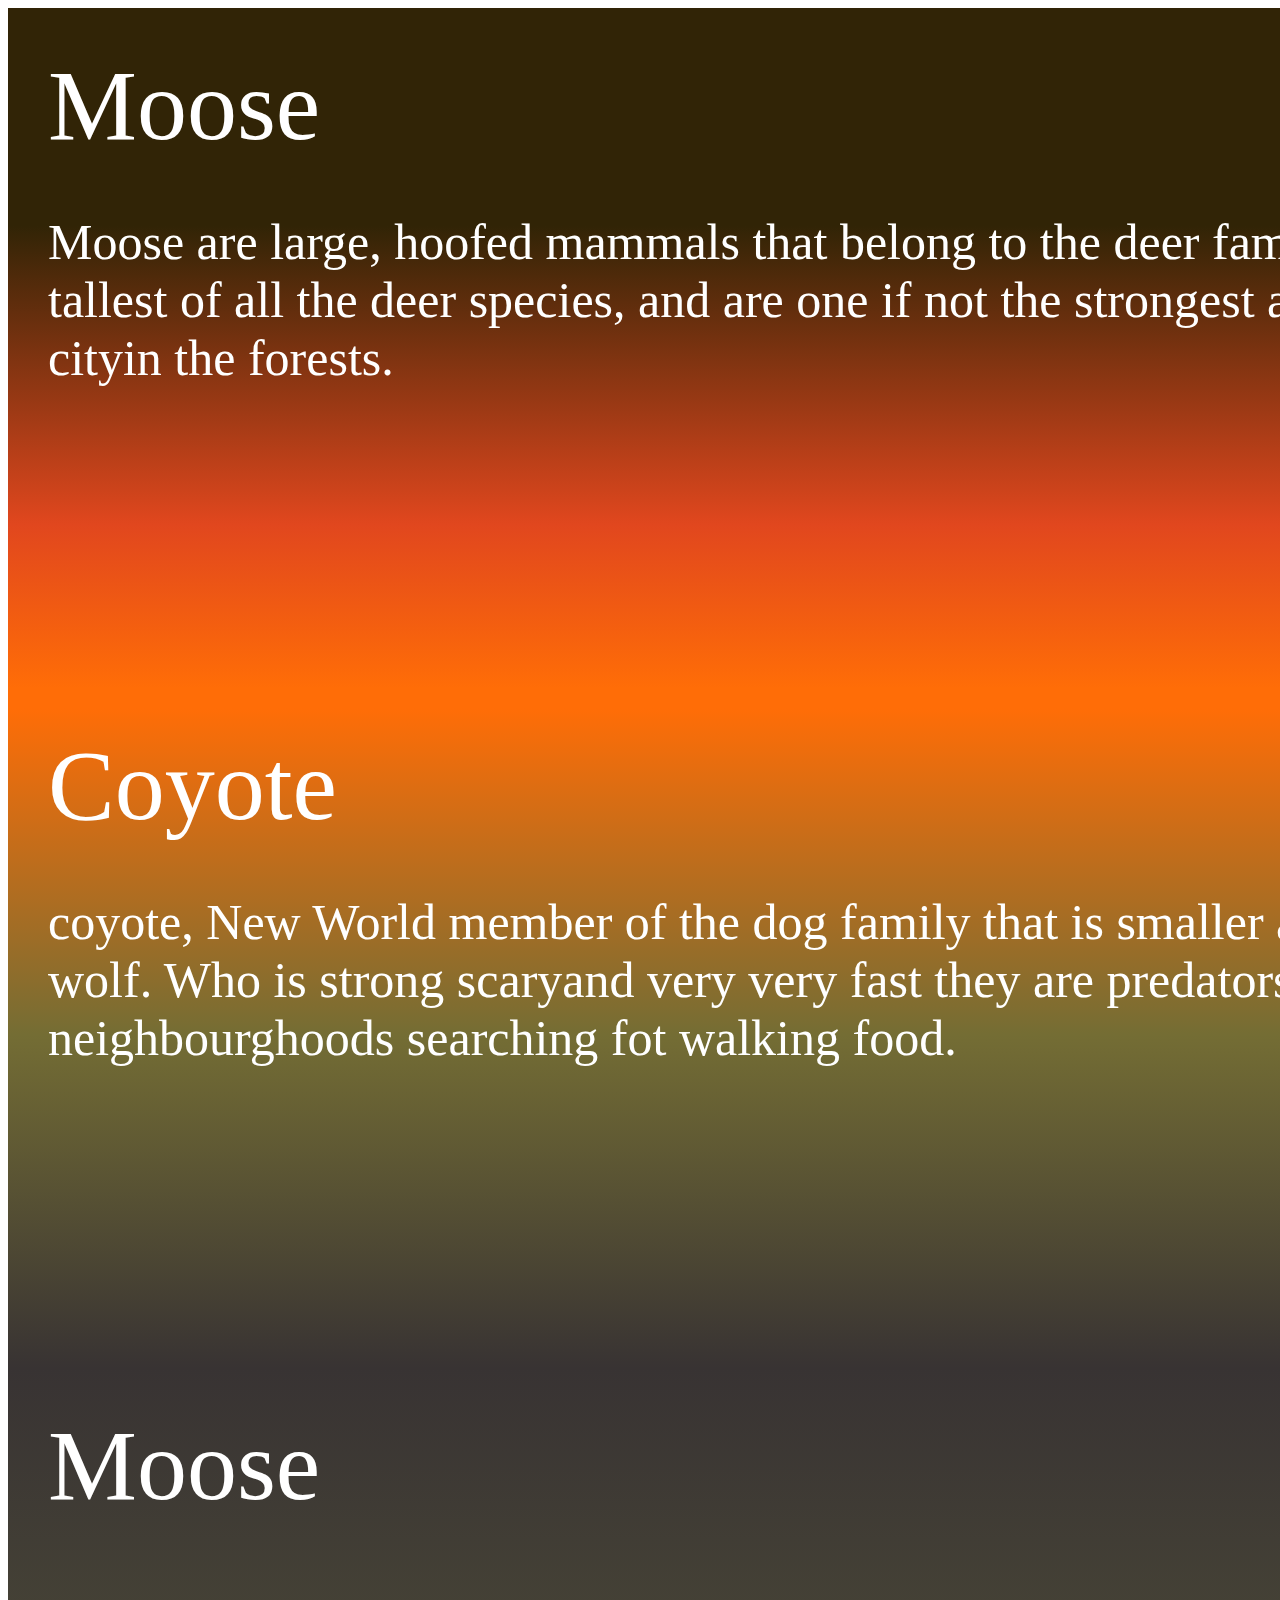
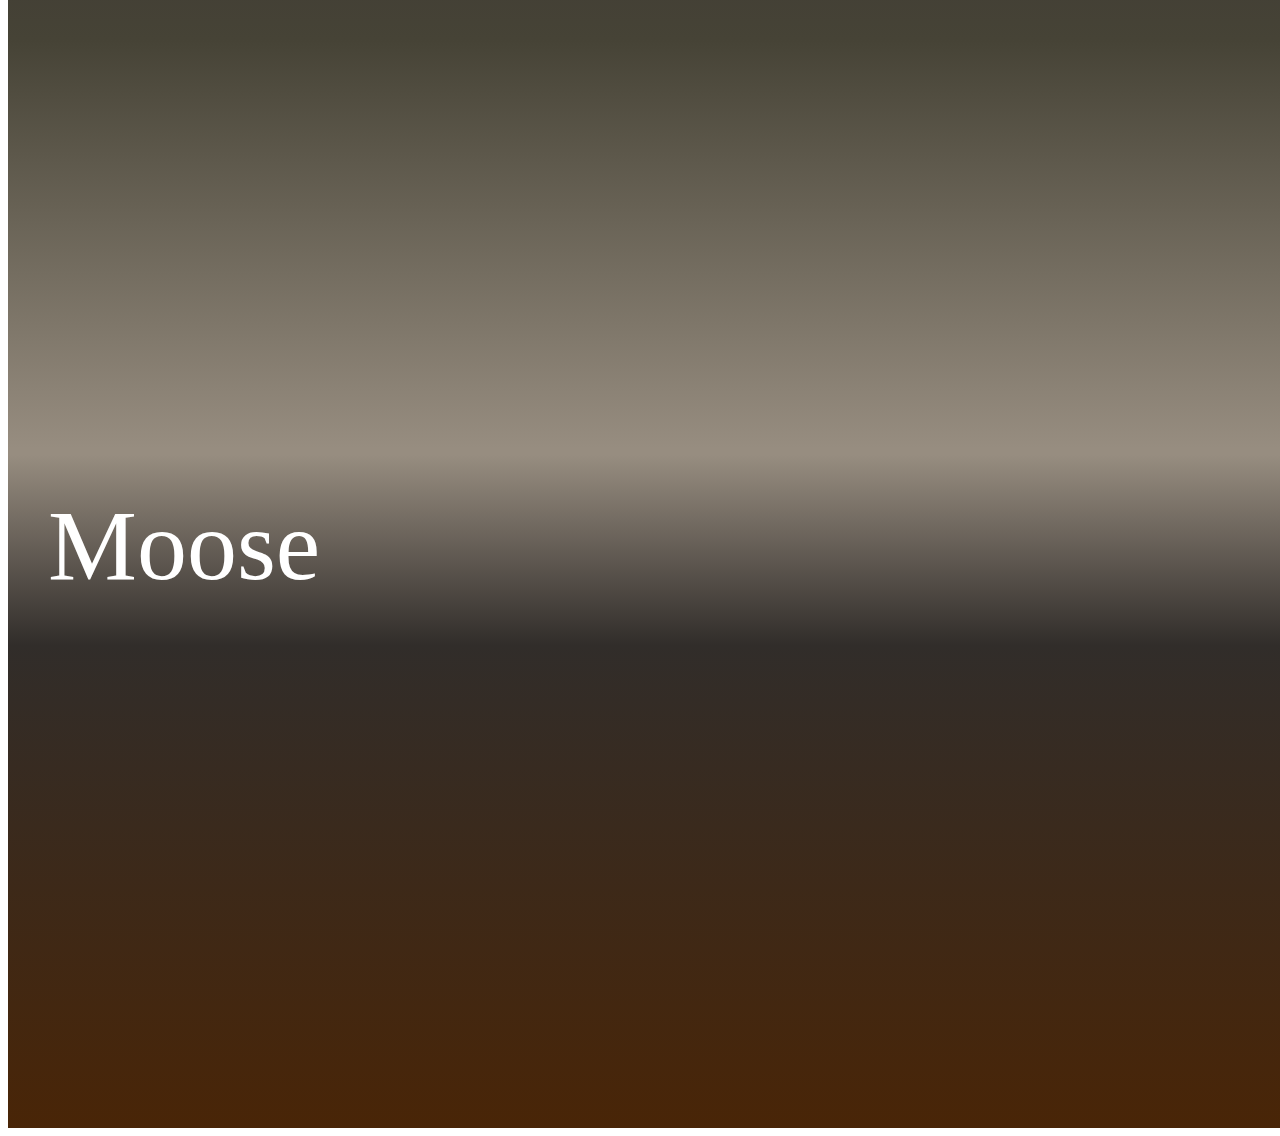
==== index.html @ f1e480fa "Create summer project" ====
<!DOCTYPE html>
<html lang="en">
<head>
    <meta charset="UTF-8">
    <meta name="viewport" content="width=device-width, initial-scale=1.0">
    <title>Summer 2024 awesome</title>
    <link rel="stylesheet" href="css/style.css">
    <link rel="preconnect" href="https://fonts.googleapis.com">
<link rel="preconnect" href="https://fonts.gstatic.com" crossorigin>
<link href="https://fonts.googleapis.com/css2?family=Anton&family=Bebas+Neue&display=swap" rel="stylesheet">
<link rel="preconnect" href="https://fonts.googleapis.com">
<link rel="preconnect" href="https://fonts.gstatic.com" crossorigin>
<link href="https://fonts.googleapis.com/css2?family=Anton&family=Bebas+Neue&family=Montserrat:ital,wght@0,100..900;1,100..900&display=swap" rel="stylesheet">
</head>
<body>
    <div class="container">
        <main class="main">
            <section class="info_sect">
            <div class="info_box self_1">
                <div class="info_title">Moose</div>
                <p class="short">Moose are large, hoofed mammals that belong to the deer family. They are the largest and tallest of all the deer species, and are one if not the strongest animal found close to my cityin the forests.</p>
            </div>
            <div class="info_box self_2">
                <div class="info_title">Coyote</div>
                <p class="short">coyote, New World member of the dog family that is smaller and more lightly built than the wolf. Who is  strong scaryand very very fast they are predators that walk aroung the neighbourghoods searching fot walking food.</p>
            </div>
            <div class="info_box self_3">
                <div class="info_title">Moose</div>
                <p class="short"></p>
            </div>
            <div class="info_box self_4">
                <div class="info_title">Moose</div>
                <p class="short"></p>
            </div>
        </section>
        </main>
    </div>
</body>
</html>
---- css/style.css ----
.container{
    width: 1920px;
    margin: 0;
    padding: 0;
    margin: 0 auto;
}

.info_box{
    width: 1920px;
    height: 600px;
    padding: 40px;
    text-align: left;
}

.info_sect{
    display: flex;
    justify-content: space-around;
    align-items: space-around;
    flex-wrap: wrap;
    width: 1920px;
    align-self: center;
}

.info_title{
    font-size: 100px;
    color: white;
    font-family: serif;
}

.short{
    font-size: 50px;
    color: white;
}

.self_1{
    background-size: 100% 100%;
    background-position: 0px 0px;
    background-image: linear-gradient(0deg, #FF6D07FF 0%, #E1471EFF 24%, #312406FF 68%);
}

.self_2{
    background-size: 100% 100%;
    background-position: 0px 0px;
    background-image: linear-gradient(0deg, #383333FF 0%, #746D34FF 49%, #FF6D07FF 97%);
}

.self_3{
    background-size: 100% 100%;
    background-position: 0px 0px;
    background-image: linear-gradient(0deg, #978D80FF 0%, #464336FF 60%, #383333FF 100%);
}

.self_4{
    background-size: 100% 100%;
    background-position: 0px 0px;
    background-image: linear-gradient(0deg, #492507FF 0%, #312D2AFF 71%, #978D80FF 99%);
}
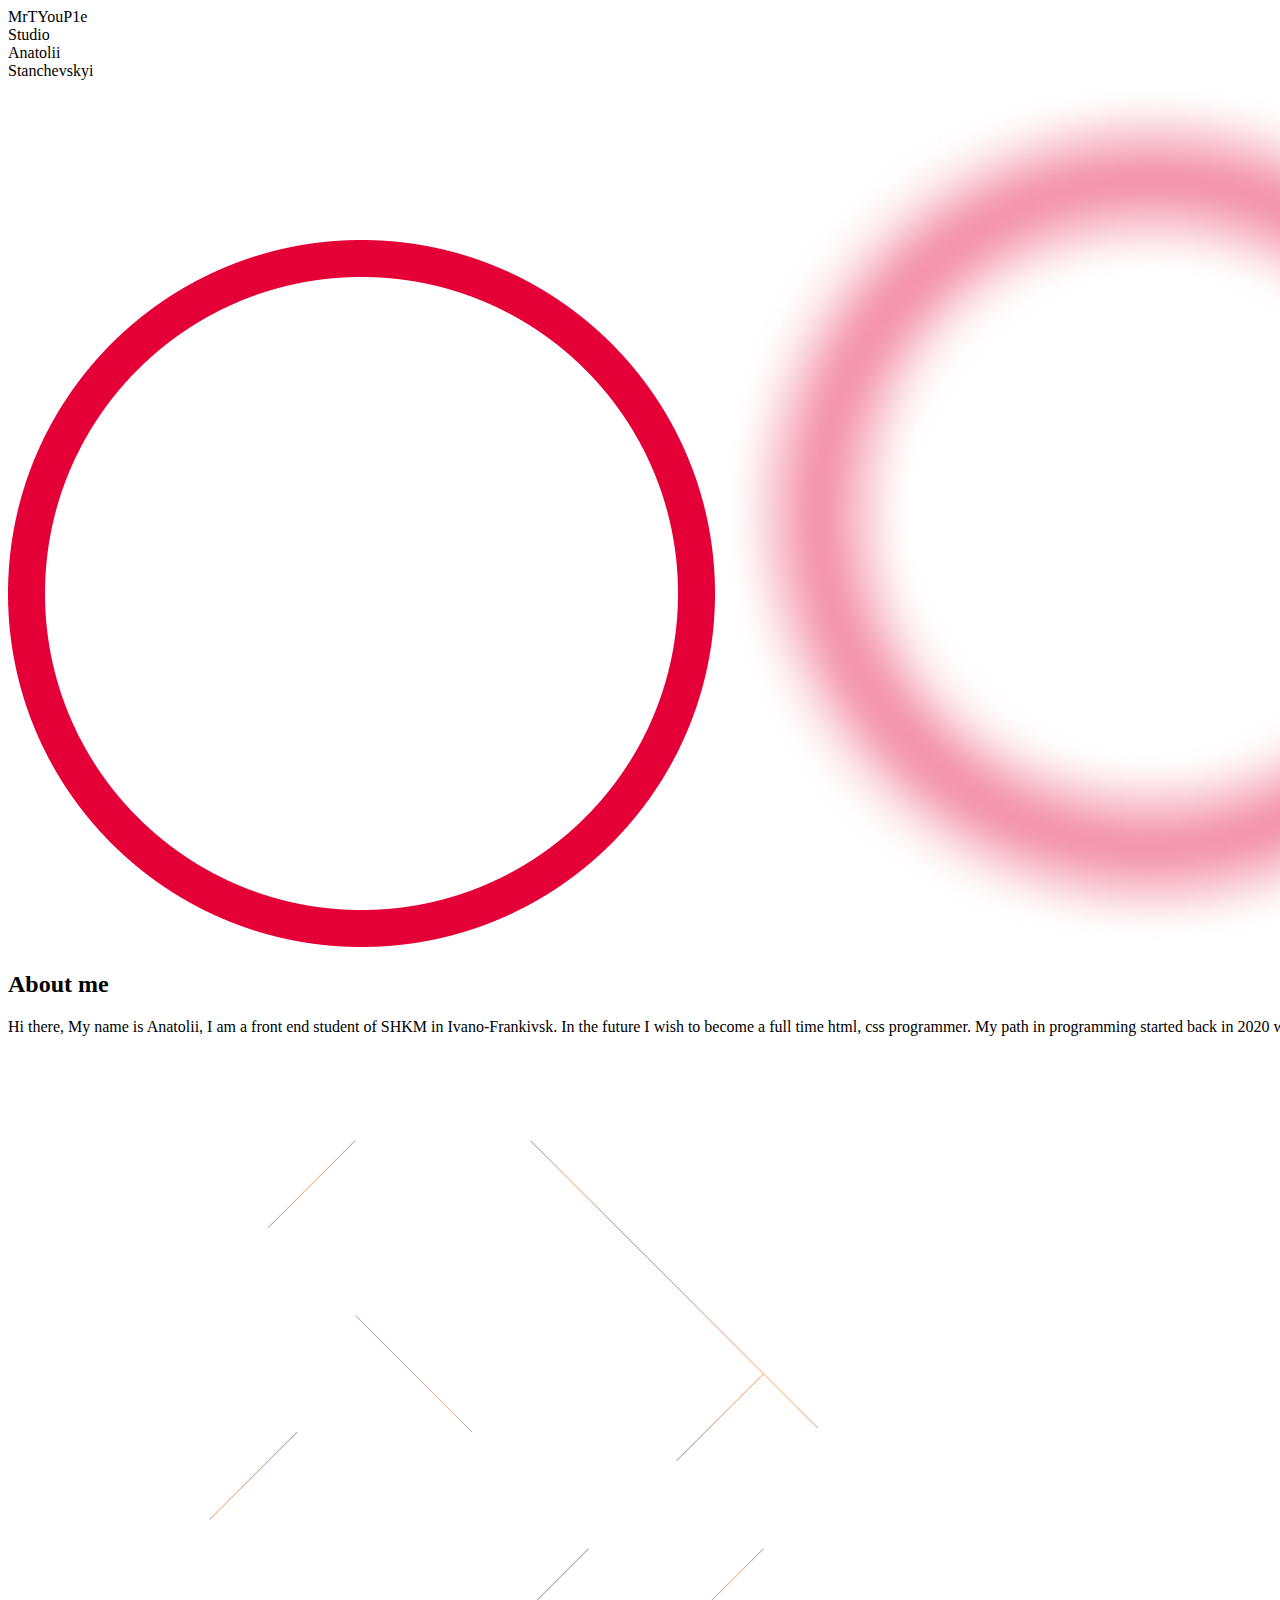
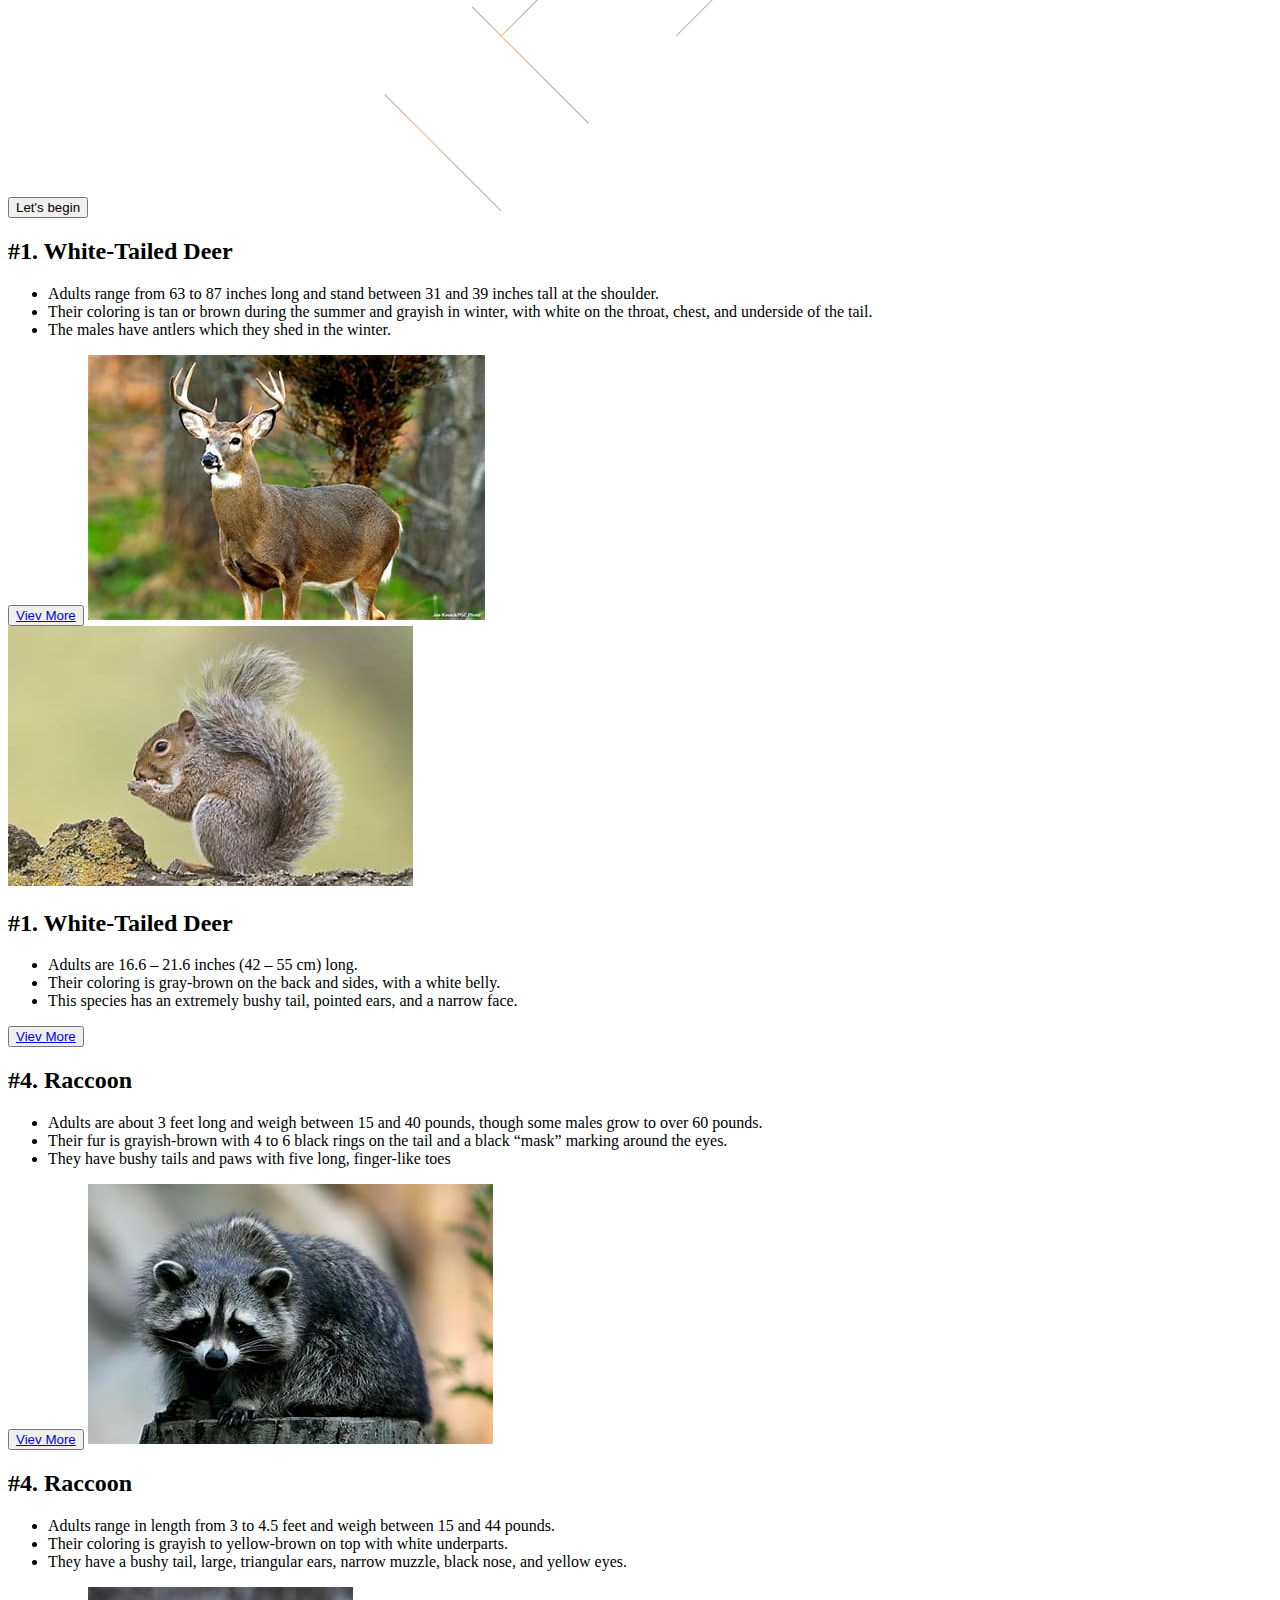
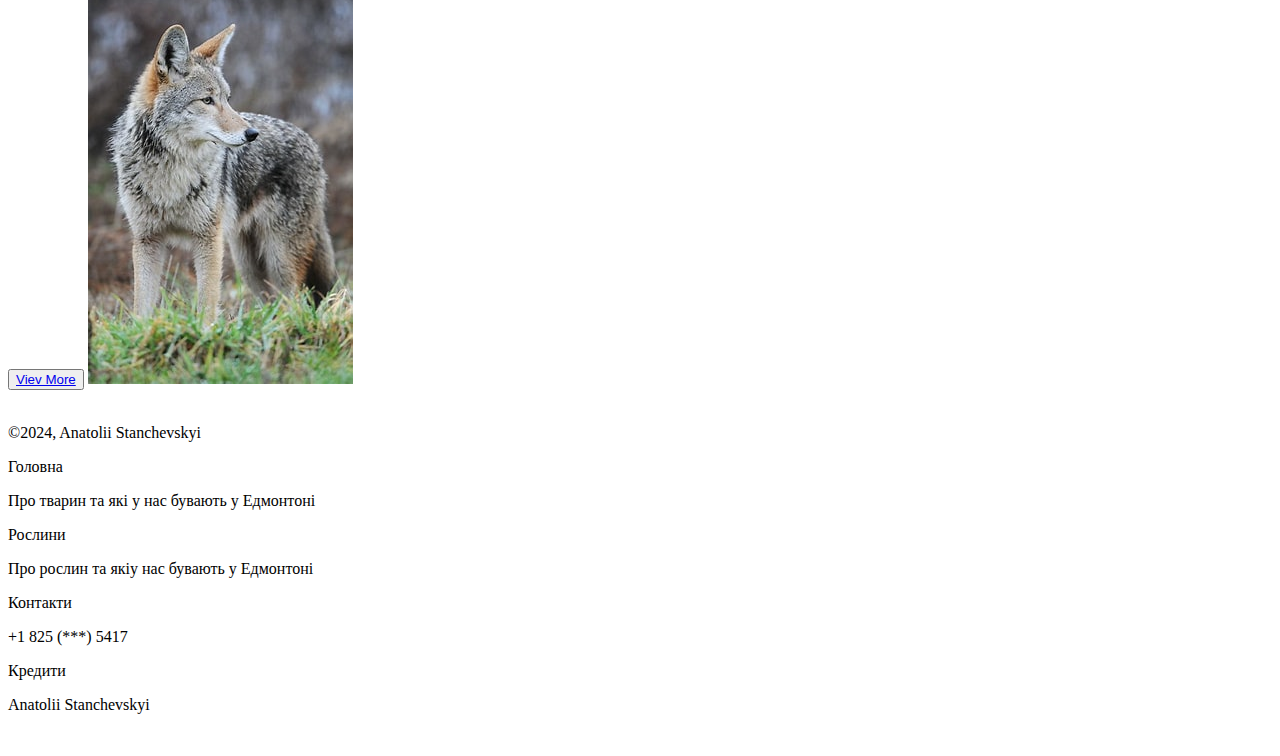
==== commit a8383a1f: "update" ====
--- a/index.html
+++ b/index.html
@@ -3,37 +3,117 @@
 <head>
     <meta charset="UTF-8">
     <meta name="viewport" content="width=device-width, initial-scale=1.0">
-    <title>Summer 2024 awesome</title>
     <link rel="stylesheet" href="css/style.css">
-    <link rel="preconnect" href="https://fonts.googleapis.com">
-<link rel="preconnect" href="https://fonts.gstatic.com" crossorigin>
-<link href="https://fonts.googleapis.com/css2?family=Anton&family=Bebas+Neue&display=swap" rel="stylesheet">
-<link rel="preconnect" href="https://fonts.googleapis.com">
-<link rel="preconnect" href="https://fonts.gstatic.com" crossorigin>
-<link href="https://fonts.googleapis.com/css2?family=Anton&family=Bebas+Neue&family=Montserrat:ital,wght@0,100..900;1,100..900&display=swap" rel="stylesheet">
+    <title>HELL No</title>
 </head>
 <body>
-    <div class="container">
-        <main class="main">
-            <section class="info_sect">
-            <div class="info_box self_1">
-                <div class="info_title">Moose</div>
-                <p class="short">Moose are large, hoofed mammals that belong to the deer family. They are the largest and tallest of all the deer species, and are one if not the strongest animal found close to my cityin the forests.</p>
-            </div>
-            <div class="info_box self_2">
-                <div class="info_title">Coyote</div>
-                <p class="short">coyote, New World member of the dog family that is smaller and more lightly built than the wolf. Who is  strong scaryand very very fast they are predators that walk aroung the neighbourghoods searching fot walking food.</p>
-            </div>
-            <div class="info_box self_3">
-                <div class="info_title">Moose</div>
-                <p class="short"></p>
-            </div>
-            <div class="info_box self_4">
-                <div class="info_title">Moose</div>
-                <p class="short"></p>
-            </div>
-        </section>
-        </main>
+  <div class="container">
+    <header class="header">
+        <div class="top_nav_bar">
+          <div class="studio_name">MrTYouP1e <br/>Studio</div>
+          <div class="profile_name">
+            Anatolii <br/>
+            Stanchevskyi
+          </div>
+        </div>
+        <img class="elipse" src="img/elipse.png" alt="" />
+        <img class="elipse" src="img/elipses.png" alt="" />
+      </header>
+
+      <main class="main">
+        <section class="aboutme">
+            <h2 class="aboutmetitle">About me</h2>
+            <p class="textaboutme">
+              Hi there, My name is Anatolii, I am a front end student of SHKM in
+              Ivano-Frankivsk. In the future I wish to become a full time html,
+              css programmer. My path in programming started back in 2020 when I
+              was 9 years old, And after I created my firstactual project, I
+              started enjoying doing this.
+            </p>
+            <a href="plants.html"><button class="aboutmebutton">Let's begin</button></a>
+            <img src="img/drawing.png" alt="" class="drawing" />
+          </section>
+          <section class="animal1">
+            <h2 class="animal1_title">#1. White-Tailed Deer</h2>
+            <ul class="animal1_info">
+              <li>Adults range from 63 to 87 inches long and stand between 31 and 39 inches tall at the shoulder.</li>
+              <li>Their coloring is tan or brown during the summer and grayish in winter, with white on the throat, chest, and underside of the tail.</li>
+              <li>The males have antlers which they shed in the winter.</li>
+            </ul>
+            <button class="animal1_vievmore"><a href="https://en.wikipedia.org/wiki/White-tailed_deer">Viev More</a></button>
+            <img src="img/white_tailed_deer.jfif" alt="" class="animal1_image" />
+          </section>
+          <section class="animal2">
+            <img src="img/eastern_gray_squirel.jfif" alt="" class="animal2_image" />
+            <h2 class="animal2_title">#1. White-Tailed Deer</h2>
+            <ul class="animal2_info">
+              <li>Adults are 16.6 – 21.6 inches (42 – 55 cm) long.</li>
+              <li>Their coloring is gray-brown on the back and sides, with a white belly.</li>
+              <li>This species has an extremely bushy tail, pointed ears, and a narrow face.</li>
+            </ul>
+            <button class="animal2_vievmore"><a href="https://en.wikipedia.org/wiki/Eastern_gray_squirrel ">Viev More</a></button>
+          </section>
+          <section class="animal3">
+            <h2 class="animal3_title">#4. Raccoon</h2>
+            <ul class="animal3_info">
+              <li>Adults are about 3 feet long and weigh between 15 and 40 pounds, though some males grow to over 60 pounds.</li>
+              <li>Their fur is grayish-brown with 4 to 6 black rings on the tail and a black “mask” marking around the eyes.</li>
+              <li>They have bushy tails and paws with five long, finger-like toes</li>
+            </ul>
+            <button class="animal3_vievmore"><a href="https://en.wikipedia.org/wiki/Raccoon">Viev More</a></button>
+            <img src="img/racoon.jfif" alt="" class="animal3_image" />
+          </section>
+          <section class="animal4">
+            <h2 class="animal4_title">#4. Raccoon</h2>
+            <ul class="animal4_info">
+              <li>Adults range in length from 3 to 4.5 feet and weigh between 15 and 44 pounds.</li>
+              <li>Their coloring is grayish to yellow-brown on top with white underparts.</li>
+              <li>They have a bushy tail, large, triangular ears, narrow muzzle, black nose, and yellow eyes.</li>
+            </ul>
+            <button class="animal4_vievmore"><a href="https://en.wikipedia.org/wiki/Raccoon">Viev More</a></button>
+            <img src="img/coyote.jfif" alt="" class="animal4_image"/>
+          </section>
+      </main>
+      <footer class="footer">
+        <div class="column1">
+          <img class="diff" src="img/logo.png" alt="" />
+          <p class="ft1">©2024, Anatolii Stanchevskyi</p>
+        </div>
+        <div class="wrap">
+          <div class="column2 ff">
+            <div class="subft2 sb">Головна</div>
+            <p class="ft2 font">
+              Про тварин та які у нас бувають у Едмонтоні
+            </p>
+          </div>
+          <div class="column3 ff">
+            <div class="subft3 sb">Рослини</div>
+            <p class="ft3 font">
+              Про рослин та якіу нас бувають у Едмонтоні
+            </p>
+          </div>
+          <div class="column4 ff">
+            <div class="subft4 sb">Контакти</div>
+            <p class="ft4 font">
+              +1 825 (***) 5417
+            </p>
+          </div>
+          <div class="column5 ff">
+            <div class="subft5 sb">Кредити</div>
+            <p class="ft5 font">
+              Anatolii Stanchevskyi
+            </p>
+          </div>
+        </div>
+        <div class="line"></div>
+        <div class="team_links">
+          <img src="" alt="" />
+          <img src="" alt="" />
+          <img src="" alt="" />
+          <img src="" alt="" />
+          <img src="" alt="" />
+        </div>
+      </footer>
     </div>
 </body>
 </html>